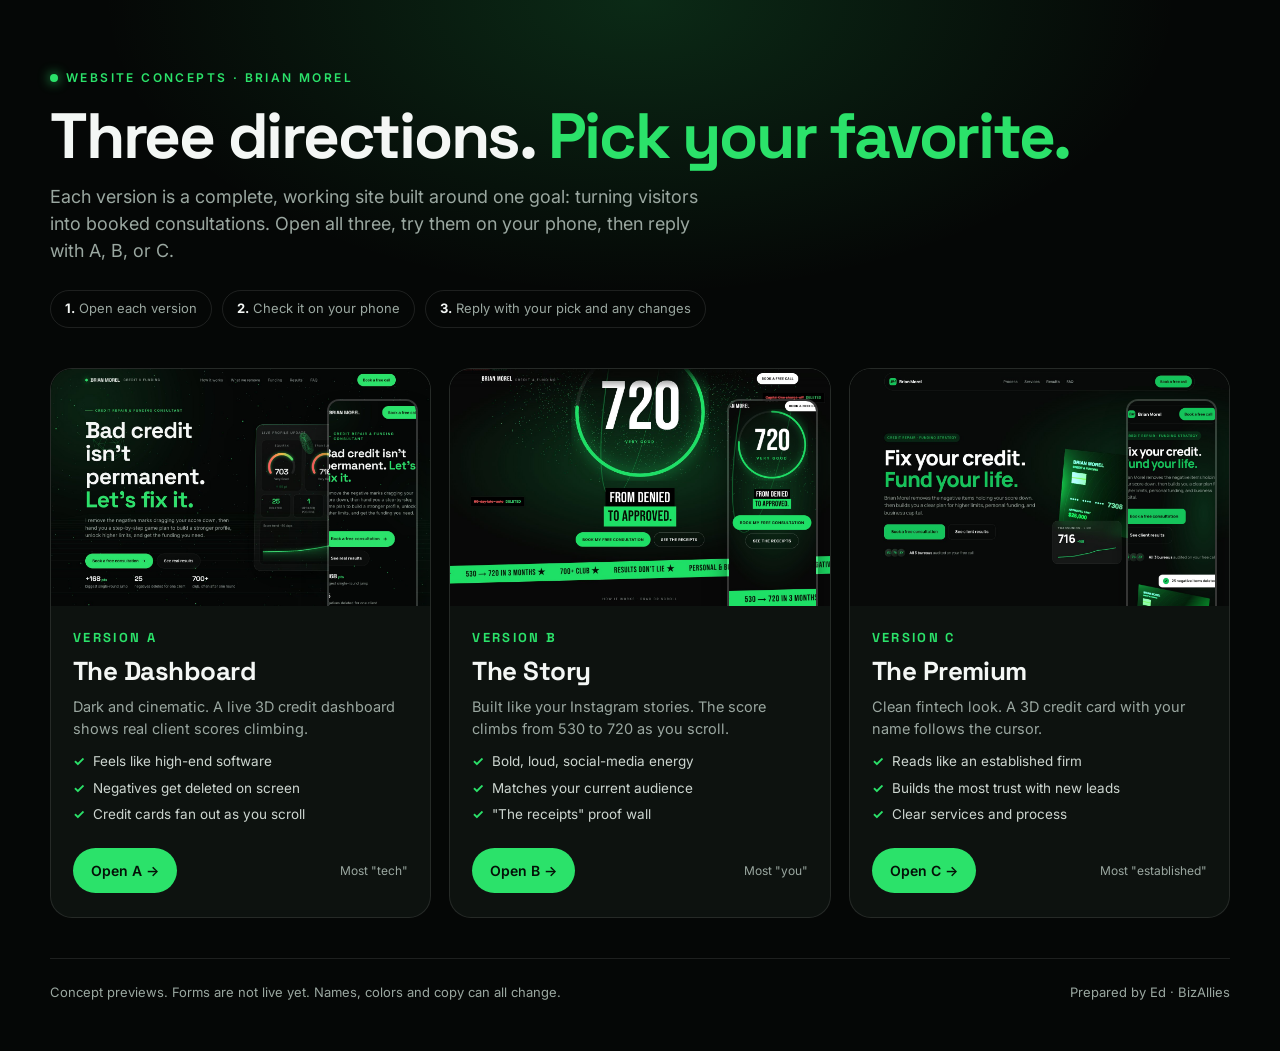
==== index.html @ 7d58623b "Website concepts A, B, C for Brian Morel with picker page Co-Authored-By: Claude Opus 5.5 <noreply@a" ====
<!DOCTYPE html>
<html lang="en">
<head>
<meta charset="UTF-8">
<meta name="robots" content="noindex, nofollow">
<meta name="viewport" content="width=device-width, initial-scale=1.0">
<title>Brian Morel · Website Concepts</title>
<meta name="description" content="Three website concepts for Brian Morel, Credit & Funding. Pick A, B, or C.">
<link rel="preconnect" href="https://fonts.googleapis.com">
<link rel="preconnect" href="https://fonts.gstatic.com" crossorigin>
<link href="https://fonts.googleapis.com/css2?family=Space+Grotesk:wght@600;700&family=Inter:wght@400;500;600&display=swap" rel="stylesheet">
<style>
:root{--bg:#050706;--panel:#0d120f;--line:rgba(255,255,255,.1);--text:#f4f7f5;--muted:#9aa7a0;--green:#2BE26A}
*{box-sizing:border-box;margin:0;padding:0}
body{background:var(--bg);color:var(--text);font-family:Inter,system-ui,sans-serif;-webkit-font-smoothing:antialiased;line-height:1.5;
  background-image:radial-gradient(60% 40% at 50% 0%,rgba(43,226,106,.16),transparent 70%)}
a{color:inherit;text-decoration:none}
.wrap{width:min(1180px,calc(100% - 32px));margin:0 auto;padding:64px 0 48px}
.tag{display:inline-flex;align-items:center;gap:8px;font-size:12px;letter-spacing:.2em;text-transform:uppercase;color:var(--green);font-weight:600}
.tag i{width:8px;height:8px;border-radius:50%;background:var(--green);box-shadow:0 0 12px var(--green)}
h1{font-family:"Space Grotesk",sans-serif;font-size:clamp(36px,6vw,64px);letter-spacing:-.035em;line-height:1.02;margin:16px 0 14px}
h1 em{font-style:normal;color:var(--green)}
.lead{color:var(--muted);font-size:clamp(16px,1.6vw,18px);max-width:60ch}
.how{display:flex;flex-wrap:wrap;gap:10px;margin:26px 0 40px}
.how span{font-size:13px;color:var(--muted);border:1px solid var(--line);border-radius:999px;padding:8px 14px}
.how b{color:var(--text)}
.grid{display:grid;grid-template-columns:repeat(3,1fr);gap:18px}
.card{background:var(--panel);border:1px solid var(--line);border-radius:22px;overflow:hidden;display:flex;flex-direction:column;transition:transform .25s,border-color .25s}
.card:hover{transform:translateY(-4px);border-color:rgba(43,226,106,.55)}
.shot{position:relative;aspect-ratio:16/10;background:#000;overflow:hidden}
.shot img{width:100%;height:100%;object-fit:cover;object-position:top;display:block}
.shot .phone{position:absolute;right:12px;bottom:-30px;width:24%;border-radius:12px;border:2px solid rgba(255,255,255,.18);box-shadow:0 16px 30px -10px rgba(0,0,0,.9)}
.body{padding:22px 22px 24px;display:flex;flex-direction:column;gap:10px;flex:1}
.letter{font-family:"Space Grotesk",sans-serif;font-size:13px;letter-spacing:.18em;text-transform:uppercase;color:var(--green);font-weight:700}
.body h2{font-family:"Space Grotesk",sans-serif;font-size:26px;letter-spacing:-.02em;line-height:1.1}
.body p{color:var(--muted);font-size:14.5px}
.body ul{list-style:none;display:grid;gap:6px;font-size:13.5px;color:#cdd6d0;margin-top:2px}
.body li::before{content:"✓";color:var(--green);margin-right:8px;font-weight:700}
.open{margin-top:auto;padding-top:14px;display:flex;align-items:center;justify-content:space-between}
.open b{display:inline-flex;align-items:center;gap:8px;background:var(--green);color:#041007;font-weight:600;font-size:14px;padding:12px 18px;border-radius:999px}
.open small{color:var(--muted);font-size:12px}
.foot{margin-top:40px;padding-top:24px;border-top:1px solid var(--line);display:flex;justify-content:space-between;gap:16px;flex-wrap:wrap;font-size:13px;color:var(--muted)}
@media(max-width:960px){.grid{grid-template-columns:1fr;max-width:560px}}
</style>
</head>
<body>
<div class="wrap">
  <div class="tag"><i></i>Website concepts · Brian Morel</div>
  <h1>Three directions. <em>Pick your favorite.</em></h1>
  <p class="lead">Each version is a complete, working site built around one goal: turning visitors into booked consultations. Open all three, try them on your phone, then reply with A, B, or C.</p>
  <div class="how">
    <span><b>1.</b> Open each version</span>
    <span><b>2.</b> Check it on your phone</span>
    <span><b>3.</b> Reply with your pick and any changes</span>
  </div>

  <div class="grid">
    <a class="card" href="version-a/">
      <div class="shot"><img src="previews/a-desktop.jpg" alt="Version A desktop hero with a live credit score dashboard"><img class="phone" src="previews/a-mobile.jpg" alt=""></div>
      <div class="body">
        <div class="letter">Version A</div>
        <h2>The Dashboard</h2>
        <p>Dark and cinematic. A live 3D credit dashboard shows real client scores climbing.</p>
        <ul><li>Feels like high-end software</li><li>Negatives get deleted on screen</li><li>Credit cards fan out as you scroll</li></ul>
        <div class="open"><b>Open A →</b><small>Most "tech"</small></div>
      </div>
    </a>
    <a class="card" href="version-b/">
      <div class="shot"><img src="previews/b-desktop.jpg" alt="Version B desktop hero with a giant score of 720"><img class="phone" src="previews/b-mobile.jpg" alt=""></div>
      <div class="body">
        <div class="letter">Version B</div>
        <h2>The Story</h2>
        <p>Built like your Instagram stories. The score climbs from 530 to 720 as you scroll.</p>
        <ul><li>Bold, loud, social-media energy</li><li>Matches your current audience</li><li>"The receipts" proof wall</li></ul>
        <div class="open"><b>Open B →</b><small>Most "you"</small></div>
      </div>
    </a>
    <a class="card" href="version-c/">
      <div class="shot"><img src="previews/c-desktop.jpg" alt="Version C desktop hero with a 3D credit card"><img class="phone" src="previews/c-mobile.jpg" alt=""></div>
      <div class="body">
        <div class="letter">Version C</div>
        <h2>The Premium</h2>
        <p>Clean fintech look. A 3D credit card with your name follows the cursor.</p>
        <ul><li>Reads like an established firm</li><li>Builds the most trust with new leads</li><li>Clear services and process</li></ul>
        <div class="open"><b>Open C →</b><small>Most "established"</small></div>
      </div>
    </a>
  </div>

  <div class="foot">
    <span>Concept previews. Forms are not live yet. Names, colors and copy can all change.</span>
    <span>Prepared by Ed · BizAllies</span>
  </div>
</div>
</body>
</html>
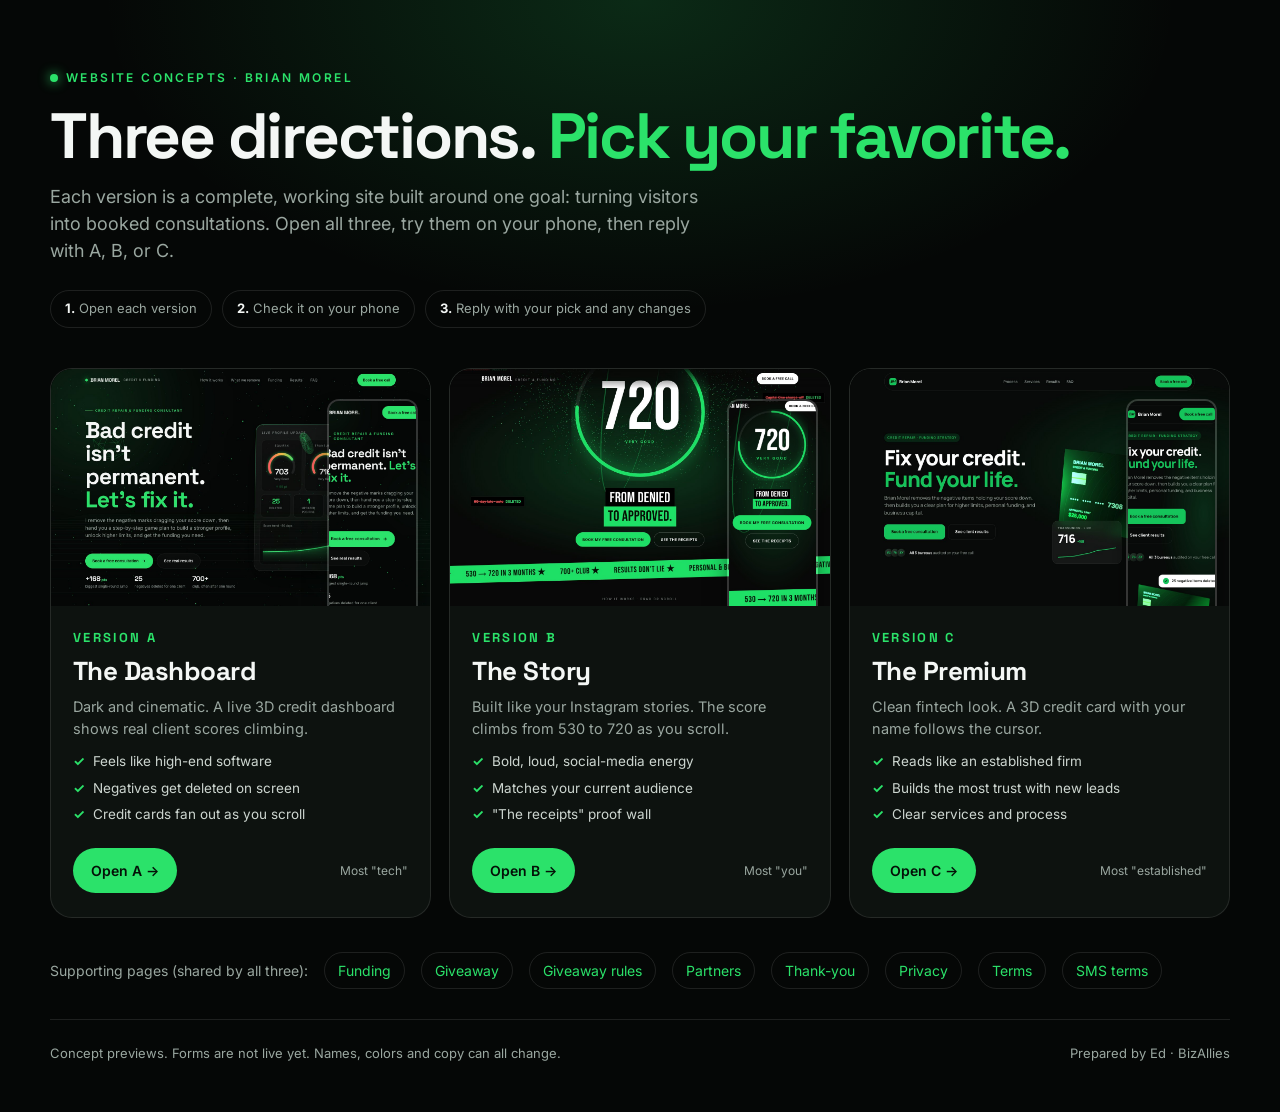
==== commit 39b25f07: "Add lead system, legal pages, funding, giveaway and partner pages - assets/lead.js: source tracking " ====
--- a/index.html
+++ b/index.html
@@ -39,7 +39,8 @@
 .open{margin-top:auto;padding-top:14px;display:flex;align-items:center;justify-content:space-between}
 .open b{display:inline-flex;align-items:center;gap:8px;background:var(--green);color:#041007;font-weight:600;font-size:14px;padding:12px 18px;border-radius:999px}
 .open small{color:var(--muted);font-size:12px}
-.foot{margin-top:40px;padding-top:24px;border-top:1px solid var(--line);display:flex;justify-content:space-between;gap:16px;flex-wrap:wrap;font-size:13px;color:var(--muted)}
+.extra{margin-top:34px;display:flex;flex-wrap:wrap;gap:10px 16px;font-size:14px;color:var(--muted);align-items:center}.extra a{color:var(--green);text-decoration:none;border:1px solid var(--line);border-radius:999px;padding:7px 13px}.extra a:hover{border-color:var(--green)}
+.foot{margin-top:30px;padding-top:24px;border-top:1px solid var(--line);display:flex;justify-content:space-between;gap:16px;flex-wrap:wrap;font-size:13px;color:var(--muted)}
 @media(max-width:960px){.grid{grid-template-columns:1fr;max-width:560px}}
 </style>
 </head>
@@ -55,7 +56,7 @@
   </div>
 
   <div class="grid">
-    <a class="card" href="version-a/">
+    <a class="card" href="version-a/?v=3">
       <div class="shot"><img src="previews/a-desktop.jpg" alt="Version A desktop hero with a live credit score dashboard"><img class="phone" src="previews/a-mobile.jpg" alt=""></div>
       <div class="body">
         <div class="letter">Version A</div>
@@ -65,7 +66,7 @@
         <div class="open"><b>Open A →</b><small>Most "tech"</small></div>
       </div>
     </a>
-    <a class="card" href="version-b/">
+    <a class="card" href="version-b/?v=3">
       <div class="shot"><img src="previews/b-desktop.jpg" alt="Version B desktop hero with a giant score of 720"><img class="phone" src="previews/b-mobile.jpg" alt=""></div>
       <div class="body">
         <div class="letter">Version B</div>
@@ -75,7 +76,7 @@
         <div class="open"><b>Open B →</b><small>Most "you"</small></div>
       </div>
     </a>
-    <a class="card" href="version-c/">
+    <a class="card" href="version-c/?v=3">
       <div class="shot"><img src="previews/c-desktop.jpg" alt="Version C desktop hero with a 3D credit card"><img class="phone" src="previews/c-mobile.jpg" alt=""></div>
       <div class="body">
         <div class="letter">Version C</div>
@@ -87,6 +88,11 @@
     </a>
   </div>
 
+  <div class="extra">
+    <span>Supporting pages (shared by all three):</span>
+    <a href="funding/">Funding</a><a href="giveaway/">Giveaway</a><a href="giveaway/rules/">Giveaway rules</a><a href="partners/">Partners</a><a href="thank-you/">Thank-you</a><a href="privacy/">Privacy</a><a href="terms/">Terms</a><a href="sms-terms/">SMS terms</a>
+  </div>
+
   <div class="foot">
     <span>Concept previews. Forms are not live yet. Names, colors and copy can all change.</span>
     <span>Prepared by Ed · BizAllies</span>
